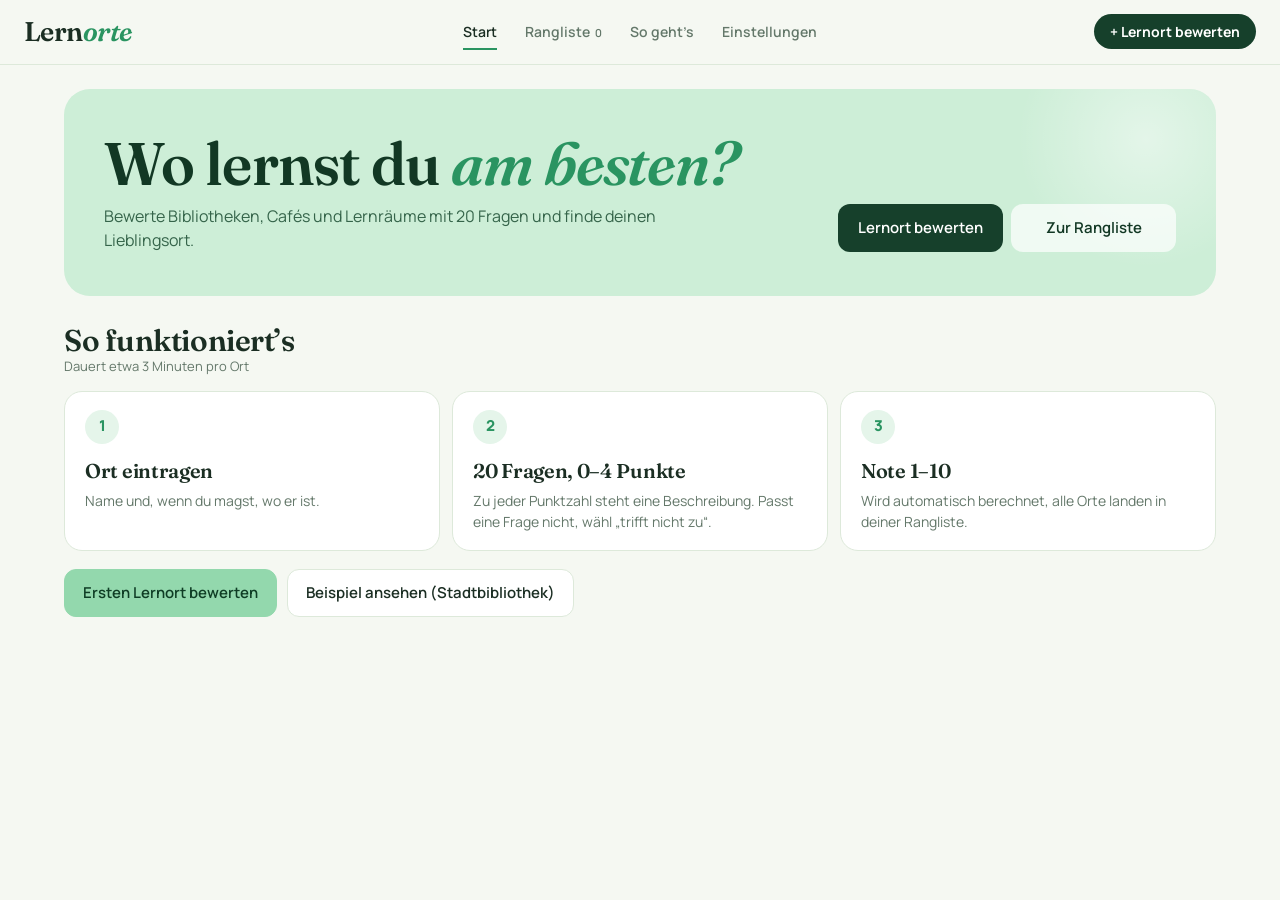
==== bib/index.html @ fd4e65d5 "New separate page /bib: rate and rank study places (Lernorte) – 20 questions with 0–4 points, weight" ====
<!doctype html>
<html lang="de">
<head>
<meta charset="utf-8">
<meta name="viewport" content="width=device-width, initial-scale=1, viewport-fit=cover">
<meta name="theme-color" content="#cdeed7">
<meta name="apple-mobile-web-app-capable" content="yes">
<meta name="mobile-web-app-capable" content="yes">
<meta name="apple-mobile-web-app-title" content="Lernorte">
<link rel="manifest" href="manifest.webmanifest">
<link rel="icon" type="image/png" href="icons/icon-192.png">
<link rel="apple-touch-icon" href="icons/apple-touch-icon.png">
<title>Lernorte</title>
<script src="js/theme.js"></script>
<link rel="preconnect" href="https://fonts.googleapis.com">
<link rel="preconnect" href="https://fonts.gstatic.com" crossorigin>
<link rel="stylesheet" href="https://fonts.googleapis.com/css2?family=Fraunces:ital,opsz,wght@0,9..144,500;0,9..144,600;1,9..144,600&family=Manrope:wght@400;500;600;700;800&display=swap">
<link rel="stylesheet" href="css/base.css">
<link rel="stylesheet" href="css/start.css">
<link rel="stylesheet" href="css/mobile.css">
</head>
<body>
<header id="top" data-active="start"></header>

<main class="start">
  <div class="hero-wrap">
    <section class="hero">
      <div>
        <h1>Wo lernst du <em>am besten?</em></h1>
        <p id="summary">Bewerte Bibliotheken, Cafés und Lernräume mit 20 Fragen und finde deinen Lieblingsort.</p>
      </div>
      <div class="hero-actions">
        <a class="btn hero-main" href="bewerten.html">Lernort bewerten</a>
        <a class="btn hero-alt" href="orte.html">Zur Rangliste</a>
      </div>
    </section>
  </div>

  <div class="start-main" id="mine"></div>
</main>

<script src="js/fragen.js"></script>
<script src="js/common.js"></script>
<script src="js/start.js"></script>
</body>
</html>
---- bib/css/base.css ----
/* Lernorte – gemeinsames Aussehen: Farben (Mint/Salbei), Schrift, Kopfzeile, Knöpfe, Noten-Chips */
:root{
  --bg:#f5f8f2;--card:#ffffff;--text:#1b2e23;--muted:#64786a;--line:#dde9da;
  --accent:#93d8ad;--accent-strong:#2a9461;--accent-soft:#e5f5ea;--track:#e0ece2;--soft:#eef4ec;
  --hero1:#cdeed7;--hero-text:#123824;--hero-sub:#35644a;--hero-em:#2a9461;
  --ink:#16402b;--ink-hover:#1d5238;--ink-card:#16402b;--ink-score:#cdeed7;--on-accent:#0f3d25;
  --hero-btn2:rgba(255,255,255,.7);--hero-btn2-hover:#fff;--shadow:rgba(22,64,43,.07);
  --warn:#fdf0d5;--warn-text:#94600a;
  --top:#2a9461;--good:#7cc794;--ok:#f2c14e;--bad:#ef8a6f;
  --serif:"Fraunces",Georgia,"Times New Roman",serif;
  --sans:"Manrope",-apple-system,BlinkMacSystemFont,"Segoe UI",Roboto,sans-serif;
  color-scheme:light;
}
:root[data-theme=dark]{--bg:#0f1913;--card:#16241b;--text:#e5f2e9;--muted:#91a99a;--line:#25392c;
  --accent:#93d8ad;--accent-strong:#a6e4bd;--accent-soft:#1b3a28;--track:#25392c;--soft:#1b2c21;
  --hero1:#1f4d36;--hero-text:#eafaf0;--hero-sub:#c3e6cf;--hero-em:#a6e4bd;
  --ink:#0f1913;--ink-hover:#16241b;--ink-card:#1f4d36;--ink-score:#d8f5e2;
  --hero-btn2:rgba(255,255,255,.14);--hero-btn2-hover:rgba(255,255,255,.24);--shadow:rgba(0,0,0,.25);
  --warn:#3a2f17;--warn-text:#f2c35b;color-scheme:dark}
@media (prefers-color-scheme: dark){
  :root:not([data-theme=light]){--bg:#0f1913;--card:#16241b;--text:#e5f2e9;--muted:#91a99a;--line:#25392c;
    --accent:#93d8ad;--accent-strong:#a6e4bd;--accent-soft:#1b3a28;--track:#25392c;--soft:#1b2c21;
    --hero1:#1f4d36;--hero-text:#eafaf0;--hero-sub:#c3e6cf;--hero-em:#a6e4bd;
    --ink:#0f1913;--ink-hover:#16241b;--ink-card:#1f4d36;--ink-score:#d8f5e2;
    --hero-btn2:rgba(255,255,255,.14);--hero-btn2-hover:rgba(255,255,255,.24);--shadow:rgba(0,0,0,.25);
    --warn:#3a2f17;--warn-text:#f2c35b;color-scheme:dark}
}
*{box-sizing:border-box}
body{margin:0;background:var(--bg);color:var(--text);font:15px/1.5 var(--sans);-webkit-font-smoothing:antialiased}
a{color:inherit}
h1,h2,h3{font-family:var(--serif);font-weight:600;letter-spacing:-.015em;font-optical-sizing:auto}
.wrap{max-width:1200px;margin:0 auto;padding:0 24px}
input::placeholder,textarea::placeholder{color:var(--muted);opacity:.7}

button,.btn{font:inherit;font-size:14px;font-weight:600;padding:9px 15px;border-radius:12px;border:1px solid var(--line);
  background:var(--card);color:var(--text);cursor:pointer;text-decoration:none;display:inline-block}
button:hover,.btn:hover{border-color:var(--accent-strong)}
button.primary,.btn.primary{background:var(--accent);border-color:var(--accent);color:var(--on-accent)}
button.primary:hover,.btn.primary:hover{filter:brightness(1.05)}
button:disabled{opacity:.4;cursor:default}
.danger:hover{border-color:#e05a3a;color:#e05a3a}

.page-head{display:flex;justify-content:space-between;align-items:flex-end;gap:12px;flex-wrap:wrap;margin:30px 0 18px}
.page-head h1{margin:0;font-size:44px;line-height:1}
.page-head p{margin:6px 0 0;color:var(--muted)}

/* Kopfzeile */
header{background:var(--bg);border-bottom:1px solid var(--line)}
.head{padding:0 24px;min-height:64px;display:grid;grid-template-columns:1fr auto 1fr;align-items:center;gap:24px}
.logo{font-family:var(--serif);font-size:27px;font-weight:600;letter-spacing:-.02em;text-decoration:none;white-space:nowrap}
.logo em{color:var(--accent-strong);font-style:italic}
nav{display:flex;gap:28px}
.tab{font-size:14px;font-weight:600;padding:6px 0;color:var(--muted);text-decoration:none;white-space:nowrap;border-bottom:2px solid transparent}
.tab:hover{color:var(--text)}
.tab.active{color:var(--text);border-bottom-color:var(--accent-strong)}
.count{margin-left:5px;font-size:11px;color:var(--muted);font-variant-numeric:tabular-nums}
.head-right{justify-self:end}
.plus-btn{font-weight:700;font-size:14px;padding:8px 16px;border-radius:99px;background:var(--ink);color:#fff;text-decoration:none;white-space:nowrap}
.plus-btn:hover{background:var(--ink-hover)}
:root[data-theme=dark] .plus-btn{background:var(--accent);color:var(--on-accent)}
@media (prefers-color-scheme: dark){:root:not([data-theme=light]) .plus-btn{background:var(--accent);color:var(--on-accent)}}
@media (max-width:900px){.head{padding:0 16px;gap:16px} nav{gap:18px}}

/* Noten-Chip, Farbe nach Einstufung */
.chip{display:inline-block;min-width:52px;text-align:center;padding:3px 9px;border-radius:10px;font-weight:800;
  font-variant-numeric:tabular-nums;color:#10331f;background:var(--track)}
.chip.top{background:var(--top);color:#fff}
.chip.good{background:var(--good)}
.chip.ok{background:var(--ok);color:#4a3504}
.chip.bad{background:var(--bad);color:#4a1606}
.level{font-size:12px;font-weight:700;padding:2px 9px;border-radius:99px;background:var(--soft);color:var(--muted);white-space:nowrap}
.level.top{background:var(--accent-soft);color:var(--accent-strong)}
.level.bad{background:#fde5dd;color:#a3381b}
.ko-tag{font-size:12px;font-weight:700;padding:2px 9px;border-radius:99px;background:var(--warn);color:var(--warn-text);white-space:nowrap}

/* Bild eines Ortes: Anfangsbuchstabe */
.tile-img{display:grid;place-items:center;aspect-ratio:1;border-radius:12px;font-family:var(--serif);font-weight:600;color:#fff;
  background:linear-gradient(140deg,var(--c),color-mix(in srgb,var(--c) 55%,#123824))}

.toast{font-size:14px;color:var(--accent-strong);font-weight:700}
.toast a{color:inherit}
.muted{color:var(--muted)}
---- bib/css/start.css ----
/* Startseite: grüner Hero, Kennzahlen, Top 3, Kategorien-Vergleich */
.start{padding-bottom:64px}
.hero-wrap{max-width:1200px;margin:0 auto;padding:24px 24px 0}
.hero{background:var(--hero1);color:var(--hero-text);border-radius:26px;padding:44px 40px;
  display:flex;flex-wrap:wrap;justify-content:space-between;align-items:flex-end;gap:20px;position:relative;overflow:hidden}
.hero::after{content:"";position:absolute;right:-60px;top:-80px;width:260px;height:260px;border-radius:50%;
  background:radial-gradient(circle,rgba(255,255,255,.45),transparent 70%);pointer-events:none}
.hero h1{margin:0;font-size:60px;line-height:1.02;max-width:640px}
.hero h1 em{color:var(--hero-em)}
.hero p{margin:10px 0 0;font-size:16px;color:var(--hero-sub);max-width:560px}
.hero-actions{display:grid;grid-template-columns:1fr 1fr;gap:8px;position:relative;z-index:1}
.hero-actions .btn{border:0;font-size:15px;text-align:center;padding:13px 20px;border-radius:12px}
.hero-main{background:var(--ink);color:#fff}
.hero-main:hover{background:var(--ink-hover)}
.hero-alt{background:var(--hero-btn2);color:var(--hero-text)}
.hero-alt:hover{background:var(--hero-btn2-hover)}

.start-main{max-width:1200px;margin:0 auto;padding:28px 24px 0}
.block{margin:0 0 32px}
.block-head{display:flex;justify-content:space-between;align-items:flex-end;gap:12px;flex-wrap:wrap;margin-bottom:14px}
.block-head h2{margin:0;font-size:30px;line-height:1.1}
.block-head span{display:block;color:var(--muted);font-size:13px}
.block-head a{font-size:14px;font-weight:700;color:var(--accent-strong);text-decoration:none}

/* Einführung */
.how{display:grid;grid-template-columns:repeat(3,minmax(0,1fr));gap:12px}
.how-step{background:var(--card);border:1px solid var(--line);border-radius:18px;padding:18px 20px}
.how-step b{display:grid;place-items:center;width:34px;height:34px;border-radius:50%;background:var(--accent-soft);color:var(--accent-strong);font-weight:800}
.how-step h3{margin:12px 0 4px;font-size:20px}
.how-step p{margin:0;color:var(--muted);font-size:14px}
.intro-actions{display:flex;gap:10px;flex-wrap:wrap;margin-top:18px}
.intro-actions .btn,.intro-actions button{font-size:15px;padding:12px 18px}

/* Kennzahlen */
.tiles{display:grid;grid-template-columns:repeat(4,minmax(0,1fr));gap:12px;margin-bottom:32px}
.tile{background:var(--card);border:1px solid var(--line);border-radius:18px;padding:16px 18px;min-width:0;box-shadow:0 6px 20px var(--shadow)}
.tile-label{font-size:12.5px;color:var(--muted);font-weight:700}
.tile-value{font-family:var(--serif);font-size:46px;font-weight:600;line-height:1.15;font-variant-numeric:tabular-nums;
  white-space:nowrap;overflow:hidden;text-overflow:ellipsis}
.tile.name .tile-value{font-size:28px;padding-top:12px}
.tile-sub{font-size:12px;color:var(--muted);min-height:18px}

/* Top 3 */
.podium{display:grid;grid-template-columns:repeat(3,minmax(0,1fr));gap:14px}
.pod{display:flex;flex-direction:column;gap:10px;text-decoration:none;background:var(--card);border:1px solid var(--line);
  border-radius:20px;padding:12px 12px 14px;min-width:0;transition:transform .15s,box-shadow .15s}
.pod:hover{transform:translateY(-3px);box-shadow:0 12px 28px var(--shadow)}
.pod-top{position:relative}
.pod-img{width:100%;aspect-ratio:16/9;border-radius:14px;font-size:64px}
.medal{position:absolute;left:10px;top:10px;min-width:32px;height:32px;padding:0 6px;border-radius:16px;display:grid;place-items:center;
  font-family:var(--serif);font-weight:600;font-size:17px;background:rgba(255,255,255,.92);color:#123824;box-shadow:0 2px 6px rgba(0,0,0,.2)}
.medal.m1{background:#facc15;color:#713f12}
.medal.m2{background:#e2e8f0;color:#334155}
.medal.m3{background:#f0a868;color:#7c2d12}
.pod-info{padding:0 4px;display:flex;justify-content:space-between;align-items:flex-end;gap:8px}
.pod-text{min-width:0}
.pod-t{font-family:var(--serif);font-weight:600;font-size:20px;line-height:1.2;white-space:nowrap;overflow:hidden;text-overflow:ellipsis}
.pod-sub{font-size:12.5px;color:var(--muted);white-space:nowrap;overflow:hidden;text-overflow:ellipsis}
.minibars{display:grid;grid-template-columns:repeat(6,1fr);gap:3px;height:28px;align-items:end;padding:0 4px}
.minibars i{display:block;background:var(--c);border-radius:3px 3px 0 0;min-height:2px}

/* Kategorien-Vergleich */
.compare{display:grid;grid-template-columns:repeat(3,minmax(0,1fr));gap:14px}
.cmp-card{background:var(--card);border:1px solid var(--line);border-top:5px solid var(--c);border-radius:16px;padding:14px 18px 18px;min-width:0}
.cmp-card h3{margin:0;font-size:19px;line-height:1.2}
.cmp-sub{font-size:12.5px;color:var(--muted);margin-bottom:12px}
.hbar + .hbar{margin-top:10px}
.hbar-label{display:flex;justify-content:space-between;gap:8px;font-size:14px;margin-bottom:4px}
.hbar-label span{white-space:nowrap;overflow:hidden;text-overflow:ellipsis;font-weight:600}
.hbar-label b{font-variant-numeric:tabular-nums}
.hbar-track{height:8px;border-radius:4px;background:var(--track);overflow:hidden}
.hbar-track i{display:block;height:100%;background:var(--c);border-radius:4px}

@media (max-width:900px){
  .tiles{grid-template-columns:repeat(2,minmax(0,1fr))}
  .compare{grid-template-columns:repeat(2,minmax(0,1fr))}
}
@media (max-width:640px){
  .hero-wrap{padding:0}
  .hero{border-radius:0 0 26px 26px;padding:16px 18px 24px;flex-direction:column;align-items:stretch}
  .hero h1{font-size:40px}
  .hero p{font-size:15px}
  .start-main{padding:22px 16px 0}
  .block-head h2{font-size:26px}
  .how,.podium,.compare{grid-template-columns:1fr}
  .tile-value{font-size:36px}
  .tile.name{grid-column:1/-1}
  .tile.name .tile-value{font-size:24px;padding-top:6px}
  .pod-img{aspect-ratio:3/1;font-size:40px}
  .intro-actions > *{flex:1 1 100%;text-align:center}
}
---- bib/css/mobile.css ----
/* Handy: Tab-Leiste unten, kompaktere Seiten. Wird zuletzt geladen. */
:root{--tabbar:64px}
.tabbar{display:none}

@media (max-width:640px){
  body{padding-bottom:calc(var(--tabbar) + env(safe-area-inset-bottom) + 12px)}
  .wrap{padding-left:max(16px,env(safe-area-inset-left));padding-right:max(16px,env(safe-area-inset-right))}

  header{padding-top:env(safe-area-inset-top)}
  .head{display:flex;min-height:0;padding:12px 16px 10px}
  .logo{font-size:23px}
  header nav,.head-right{display:none}
  header[data-active=start]{background:var(--hero1);border-bottom:0}
  header[data-active=start] .logo{color:var(--hero-text)}
  header[data-active=start] .logo em{color:var(--hero-em)}

  .tabbar{display:grid;grid-template-columns:repeat(5,1fr);align-items:center;position:fixed;left:0;right:0;bottom:0;z-index:40;
    height:calc(var(--tabbar) + env(safe-area-inset-bottom));padding:0 6px env(safe-area-inset-bottom);
    background:color-mix(in srgb,var(--card) 95%,transparent);-webkit-backdrop-filter:blur(10px);backdrop-filter:blur(10px);
    border-top:1px solid var(--line)}
  .tabbar a{justify-self:center;display:grid;place-items:center;width:56px;height:44px;border-radius:12px;
    color:var(--muted);text-decoration:none;-webkit-tap-highlight-color:transparent}
  .tabbar a svg{width:24px;height:24px}
  .tabbar a.active{background:var(--accent-soft);color:var(--accent-strong)}
  .tabbar a.plus{width:48px;height:48px;border-radius:50%;background:var(--accent);color:var(--on-accent)}
  .tabbar a.plus svg{stroke-width:2.4}
  .tabbar a.plus.active{background:var(--accent-strong);color:#fff}

  .page-head{margin:20px 0 14px}
  .page-head h1{font-size:34px}
  .page-head .btn{display:none}
}

@media (display-mode: standalone){
  header{padding-top:max(env(safe-area-inset-top),8px)}
}
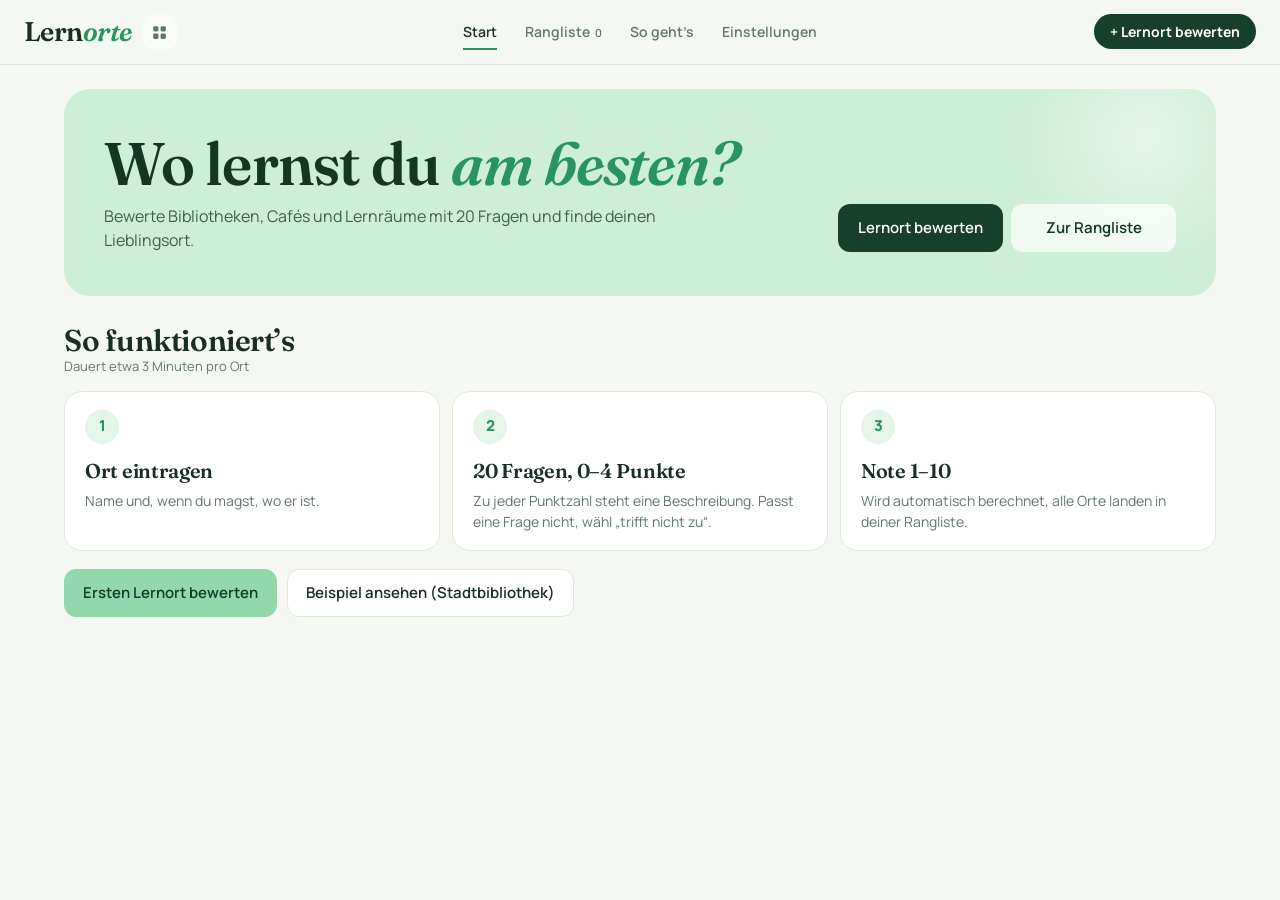
==== commit 837912d5: "App switcher: grid button next to the logo in Song Rating and Lernorte opens 'Meine Apps' to jump be" ====
--- a/bib/index.html
+++ b/bib/index.html
@@ -41,6 +41,10 @@
 
 <script src="js/fragen.js"></script>
 <script src="js/common.js"></script>
+<script src="../assets/js/apps.js"></script>
+<script src="../assets/vendor/supabase.min.js"></script>
+<script src="../assets/js/cloud-config.js"></script>
+<script src="js/cloud.js"></script>
 <script src="js/start.js"></script>
 </body>
 </html>
--- a/bib/css/base.css
+++ b/bib/css/base.css
@@ -80,3 +80,4 @@
 .toast{font-size:14px;color:var(--accent-strong);font-weight:700}
 .toast a{color:inherit}
 .muted{color:var(--muted)}
+.head-left{display:flex;align-items:center;min-width:0}
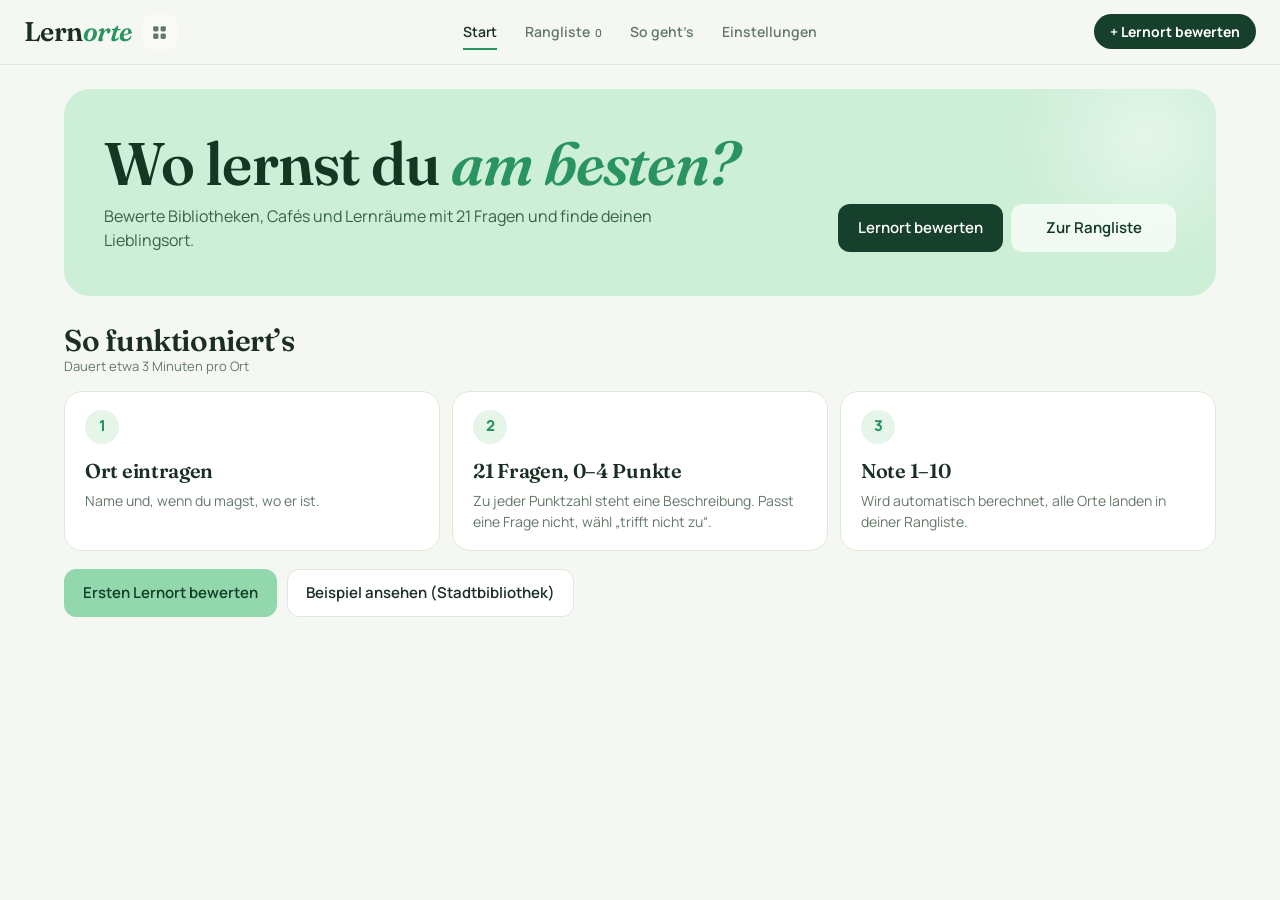
==== commit 880a62d4: "Lernorte: 'Anfahrt' in minutes becomes 'Anbindung & Erreichbarkeit'; new question 'Zugänglichkeit' (" ====
--- a/bib/index.html
+++ b/bib/index.html
@@ -11,13 +11,13 @@
 <link rel="icon" type="image/png" href="icons/icon-192.png">
 <link rel="apple-touch-icon" href="icons/apple-touch-icon.png">
 <title>Lernorte</title>
-<script src="js/theme.js"></script>
+<script src="js/theme.js?v=8"></script>
 <link rel="preconnect" href="https://fonts.googleapis.com">
 <link rel="preconnect" href="https://fonts.gstatic.com" crossorigin>
 <link rel="stylesheet" href="https://fonts.googleapis.com/css2?family=Fraunces:ital,opsz,wght@0,9..144,500;0,9..144,600;1,9..144,600&family=Manrope:wght@400;500;600;700;800&display=swap">
-<link rel="stylesheet" href="css/base.css">
-<link rel="stylesheet" href="css/start.css">
-<link rel="stylesheet" href="css/mobile.css">
+<link rel="stylesheet" href="css/base.css?v=4">
+<link rel="stylesheet" href="css/start.css?v=4">
+<link rel="stylesheet" href="css/mobile.css?v=4">
 </head>
 <body>
 <header id="top" data-active="start"></header>
@@ -27,7 +27,7 @@
     <section class="hero">
       <div>
         <h1>Wo lernst du <em>am besten?</em></h1>
-        <p id="summary">Bewerte Bibliotheken, Cafés und Lernräume mit 20 Fragen und finde deinen Lieblingsort.</p>
+        <p id="summary">Bewerte Bibliotheken, Cafés und Lernräume mit 21 Fragen und finde deinen Lieblingsort.</p>
       </div>
       <div class="hero-actions">
         <a class="btn hero-main" href="bewerten.html">Lernort bewerten</a>
@@ -39,12 +39,12 @@
   <div class="start-main" id="mine"></div>
 </main>
 
-<script src="js/fragen.js"></script>
-<script src="js/common.js"></script>
-<script src="../assets/js/apps.js"></script>
+<script src="js/fragen.js?v=8"></script>
+<script src="js/common.js?v=8"></script>
+<script src="../assets/js/apps.js?v=8"></script>
 <script src="../assets/vendor/supabase.min.js"></script>
-<script src="../assets/js/cloud-config.js"></script>
-<script src="js/cloud.js"></script>
-<script src="js/start.js"></script>
+<script src="../assets/js/cloud-config.js?v=8"></script>
+<script src="js/cloud.js?v=8"></script>
+<script src="js/start.js?v=8"></script>
 </body>
 </html>
--- a/bib/css/base.css
+++ b/bib/css/base.css
@@ -81,3 +81,4 @@
 .toast a{color:inherit}
 .muted{color:var(--muted)}
 .head-left{display:flex;align-items:center;min-width:0}
+.tile-img.photo{background:var(--soft) center/cover no-repeat}
